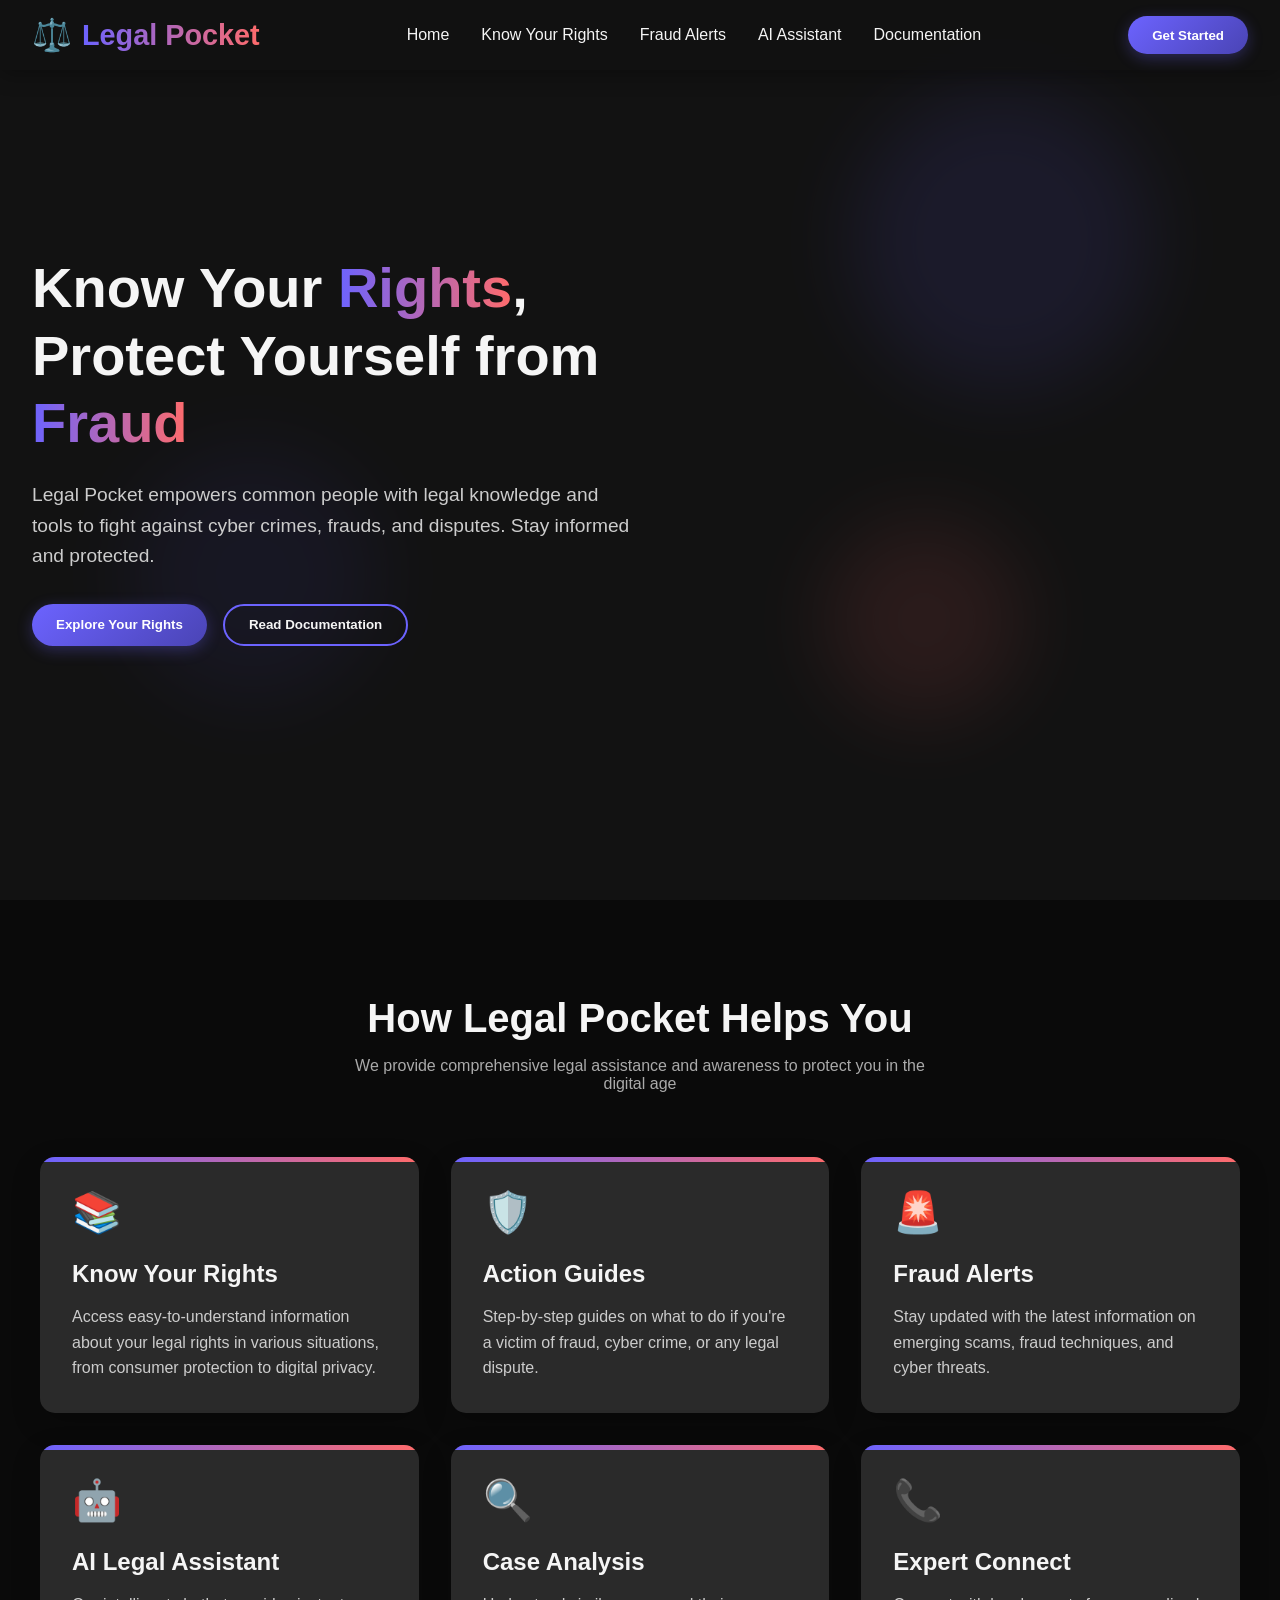
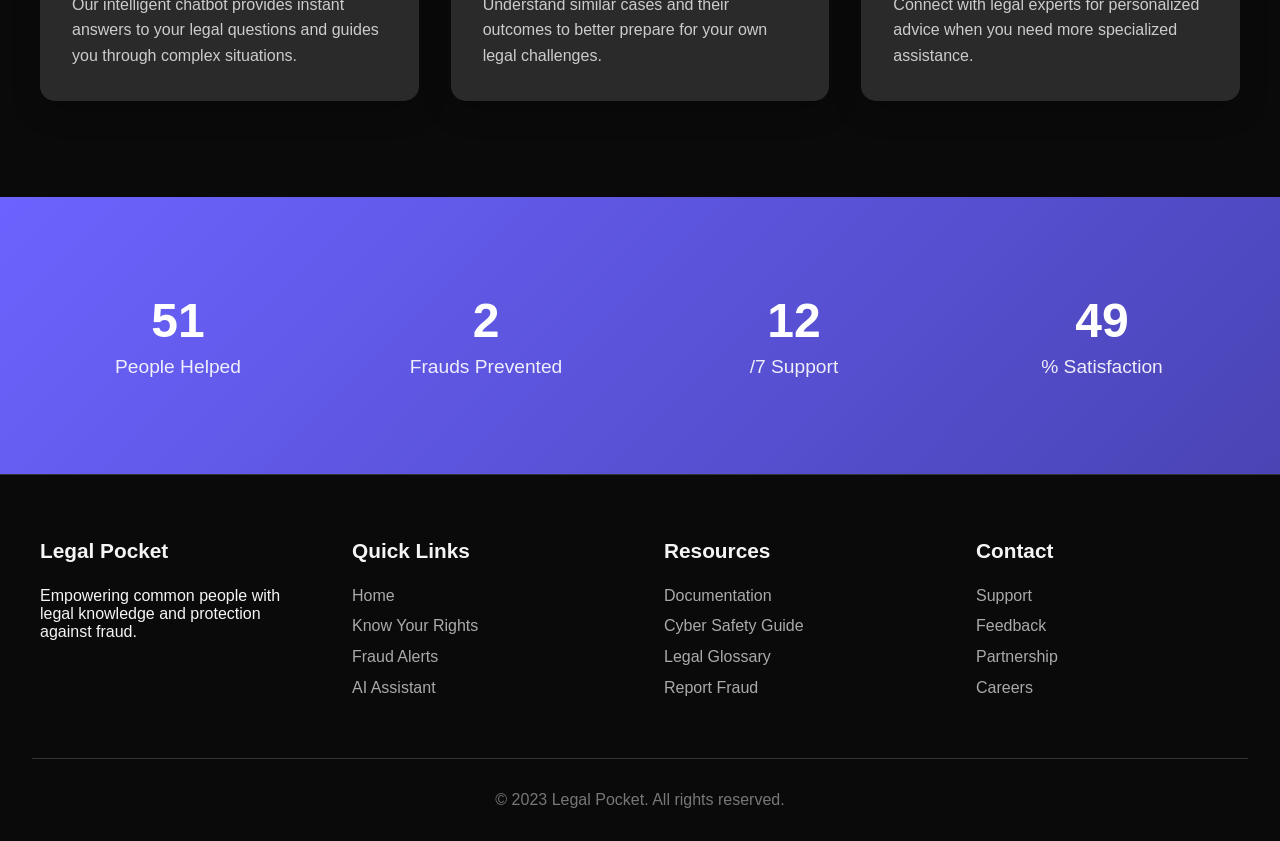
==== index.html @ 3db66770 "Initial commit" ====
<!DOCTYPE html>
<html lang="en">
<head>
    <meta charset="UTF-8">
    <meta name="viewport" content="width=device-width, initial-scale=1.0">
    <title>Legal Pocket - Know Your Rights</title>
    <link rel="stylesheet" href="styles.css">
</head>
<body>
    <!-- Header -->
    <header>
        <nav class="navbar">
            <div class="logo">
                <div class="logo-icon">⚖️</div>
                <h1>Legal Pocket</h1>
            </div>
            <div class="nav-links">
                <a href="index.html">Home</a>
                <a href="rights.html">Know Your Rights</a>
                <a href="fraudalert.html">Fraud Alerts</a>
                <a href="chatbot.html">AI Assistant</a>
                <a href="documentation.html">Documentation</a>
            </div>
            <button class="cta-button" onclick="window.location.href='login.html'">Get Started</button>
        </nav>
    </header>

    <!-- Hero Section -->
    <section class="hero" id="home">
        <div class="hero-content">
            <h1>Know Your <span>Rights</span>, Protect Yourself from <span>Fraud</span></h1>
            <p>Legal Pocket empowers common people with legal knowledge and tools to fight against cyber crimes, frauds, and disputes. Stay informed and protected.</p>
            <div class="hero-buttons">
                <button class="cta-button" onclick="window.location.href='login.html'">Explore Your Rights</button>
                <button class="secondary-button" onclick="window.location.href='documentation.html'">Read Documentation</button>
            </div>
        </div>
        <div class="floating-shapes">
            <div class="shape shape-1"></div>
            <div class="shape shape-2"></div>
            <div class="shape shape-3"></div>
        </div>
    </section>

    <!-- Features Section -->
    <section class="features" id="features">
        <div class="section-title">
            <h2>How Legal Pocket Helps You</h2>
            <p>We provide comprehensive legal assistance and awareness to protect you in the digital age</p>
        </div>
        <div class="features-grid">
            <div class="feature-card" onclick="window.location.href='rights.html'">
                <div class="feature-icon">📚</div>
                <h3>Know Your Rights</h3>
                <p>Access easy-to-understand information about your legal rights in various situations, from consumer protection to digital privacy.</p>
            </div>
            <div class="feature-card" onclick="window.location.href='fraud-alerts.html'">
                <div class="feature-icon">🛡️</div>
                <h3>Action Guides</h3>
                <p>Step-by-step guides on what to do if you're a victim of fraud, cyber crime, or any legal dispute.</p>
            </div>
            <div class="feature-card" onclick="window.location.href='fraud-alerts.html'">
                <div class="feature-icon">🚨</div>
                <h3>Fraud Alerts</h3>
                <p>Stay updated with the latest information on emerging scams, fraud techniques, and cyber threats.</p>
            </div>
            <div class="feature-card" onclick="window.location.href='chatbot.html'">
                <div class="feature-icon">🤖</div>
                <h3>AI Legal Assistant</h3>
                <p>Our intelligent chatbot provides instant answers to your legal questions and guides you through complex situations.</p>
            </div>
            <div class="feature-card" onclick="window.location.href='documentation.html'">
                <div class="feature-icon">🔍</div>
                <h3>Case Analysis</h3>
                <p>Understand similar cases and their outcomes to better prepare for your own legal challenges.</p>
            </div>
            <div class="feature-card">
                <div class="feature-icon">📞</div>
                <h3>Expert Connect</h3>
                <p>Connect with legal experts for personalized advice when you need more specialized assistance.</p>
            </div>
        </div>
    </section>

    <!-- Stats Section -->
    <section class="stats">
        <div class="stats-container">
            <div class="stat-item">
                <div class="stat-number" data-target="100">0</div>
                <div class="stat-label">People Helped</div>
            </div>
            <div class="stat-item">
                <div class="stat-number" data-target="5">0</div>
                <div class="stat-label">Frauds Prevented</div>
            </div>
            <div class="stat-item">
                <div class="stat-number" data-target="24">0</div>
                <div class="stat-label">/7 Support</div>
            </div>
            <div class="stat-item">
                <div class="stat-number" data-target="98">0</div>
                <div class="stat-label">% Satisfaction</div>
            </div>
        </div>
    </section>

    <!-- Footer -->
    <footer>
        <div class="footer-content">
            <div class="footer-column">
                <h3>Legal Pocket</h3>
                <p>Empowering common people with legal knowledge and protection against fraud.</p>
            </div>
            <div class="footer-column">
                <h3>Quick Links</h3>
                <ul class="footer-links">
                    <li><a href="index.html">Home</a></li>
                    <li><a href="rights.html">Know Your Rights</a></li>
                    <li><a href="fraud-alerts.html">Fraud Alerts</a></li>
                    <li><a href="chatbot.html">AI Assistant</a></li>
                </ul>
            </div>
            <div class="footer-column">
                <h3>Resources</h3>
                <ul class="footer-links">
                    <li><a href="documentation.html">Documentation</a></li>
                    <li><a href="#">Cyber Safety Guide</a></li>
                    <li><a href="#">Legal Glossary</a></li>
                    <li><a href="#">Report Fraud</a></li>
                </ul>
            </div>
            <div class="footer-column">
                <h3>Contact</h3>
                <ul class="footer-links">
                    <li><a href="#">Support</a></li>
                    <li><a href="#">Feedback</a></li>
                    <li><a href="#">Partnership</a></li>
                    <li><a href="#">Careers</a></li>
                </ul>
            </div>
        </div>
        <div class="copyright">
            <p>&copy; 2023 Legal Pocket. All rights reserved.</p>
        </div>
    </footer>

    <script src="script.js"></script>
</body>
</html>
---- styles.css ----
/* CSS Code */
:root {
    --primary: #6c63ff;
    --secondary: #4a44b5;
    --dark: #121212;
    --darker: #0a0a0a;
    --light: #f5f5f5;
    --gray: #2a2a2a;
    --accent: #ff6b6b;
    --success: #4CAF50;
    --warning: #ff9800;
    --critical: #f44336;
}

* {
    margin: 0;
    padding: 0;
    box-sizing: border-box;
    font-family: 'Segoe UI', Tahoma, Geneva, Verdana, sans-serif;
}

body {
    background-color: var(--dark);
    color: var(--light);
    overflow-x: hidden;
}

/* Header & Navigation */
header {
    background-color: rgba(18, 18, 18, 0.9);
    backdrop-filter: blur(10px);
    position: fixed;
    width: 100%;
    z-index: 1000;
    padding: 1rem 2rem;
    box-shadow: 0 4px 20px rgba(0, 0, 0, 0.3);
}

.navbar {
    display: flex;
    justify-content: space-between;
    align-items: center;
}

.logo {
    display: flex;
    align-items: center;
    gap: 10px;
    cursor: pointer;
}

.logo h1 {
    font-size: 1.8rem;
    background: linear-gradient(90deg, var(--primary), var(--accent));
    background-clip: text;
    -webkit-background-clip: text;
    -webkit-text-fill-color: transparent;
    font-weight: 700;
}

.logo-icon {
    font-size: 2rem;
    color: var(--primary);
}

.nav-links {
    display: flex;
    gap: 2rem;
}

.nav-links a {
    color: var(--light);
    text-decoration: none;
    font-weight: 500;
    transition: all 0.3s ease;
    position: relative;
}

.nav-links a:hover, .nav-links a.active {
    color: var(--primary);
}

.nav-links a::after {
    content: '';
    position: absolute;
    width: 0;
    height: 2px;
    bottom: -5px;
    left: 0;
    background-color: var(--primary);
    transition: width 0.3s ease;
}

.nav-links a:hover::after, .nav-links a.active::after {
    width: 100%;
}

.cta-button {
    background: linear-gradient(135deg, var(--primary), var(--secondary));
    color: white;
    border: none;
    padding: 0.7rem 1.5rem;
    border-radius: 30px;
    font-weight: 600;
    cursor: pointer;
    transition: all 0.3s ease;
    box-shadow: 0 4px 15px rgba(108, 99, 255, 0.3);
}

.cta-button:hover {
    transform: translateY(-3px);
    box-shadow: 0 6px 20px rgba(108, 99, 255, 0.4);
}

/* Hero Section */
.hero {
    min-height: 100vh;
    display: flex;
    align-items: center;
    padding: 0 2rem;
    position: relative;
    overflow: hidden;
}

.hero-content {
    max-width: 600px;
    z-index: 2;
}

.hero h1 {
    font-size: 3.5rem;
    margin-bottom: 1.5rem;
    line-height: 1.2;
}
.hero h1 span {
    background: linear-gradient(90deg, var(--primary), var(--accent));
    background-clip: text;
    -webkit-background-clip: text;
    -webkit-text-fill-color: transparent;
}


.hero p {
    font-size: 1.2rem;
    margin-bottom: 2rem;
    color: #cccccc;
    line-height: 1.6;
}

.hero-buttons {
    display: flex;
    gap: 1rem;
}

.secondary-button {
    background: transparent;
    color: var(--light);
    border: 2px solid var(--primary);
    padding: 0.7rem 1.5rem;
    border-radius: 30px;
    font-weight: 600;
    cursor: pointer;
    transition: all 0.3s ease;
}

.secondary-button:hover {
    background: rgba(108, 99, 255, 0.1);
}

/* 3D Elements */
.floating-shapes {
    position: absolute;
    width: 100%;
    height: 100%;
    top: 0;
    left: 0;
    z-index: 1;
}

.shape {
    position: absolute;
    border-radius: 50%;
    opacity: 0.1;
    filter: blur(40px);
}

.shape-1 {
    width: 300px;
    height: 300px;
    background: var(--primary);
    top: 10%;
    right: 10%;
    animation: float 15s infinite ease-in-out;
}

.shape-2 {
    width: 200px;
    height: 200px;
    background: var(--accent);
    bottom: 20%;
    right: 20%;
    animation: float 12s infinite ease-in-out reverse;
}

.shape-3 {
    width: 250px;
    height: 250px;
    background: var(--secondary);
    top: 50%;
    left: 10%;
    animation: float 18s infinite ease-in-out;
}

@keyframes float {
    0%, 100% {
        transform: translateY(0) rotate(0deg);
    }
    50% {
        transform: translateY(-20px) rotate(10deg);
    }
}

/* Features Section */
.features {
    padding: 6rem 2rem;
    background-color: var(--darker);
}

.section-title {
    text-align: center;
    margin-bottom: 4rem;
}

.section-title h2 {
    font-size: 2.5rem;
    margin-bottom: 1rem;
}

.section-title p {
    color: #aaaaaa;
    max-width: 600px;
    margin: 0 auto;
}

.features-grid {
    display: grid;
    grid-template-columns: repeat(auto-fit, minmax(300px, 1fr));
    gap: 2rem;
    max-width: 1200px;
    margin: 0 auto;
}

.feature-card {
    background: var(--gray);
    border-radius: 15px;
    padding: 2rem;
    transition: all 0.3s ease;
    position: relative;
    overflow: hidden;
    box-shadow: 0 10px 30px rgba(0, 0, 0, 0.2);
    cursor: pointer;
}

.feature-card:hover {
    transform: translateY(-10px);
    box-shadow: 0 15px 40px rgba(0, 0, 0, 0.3);
}

.feature-card::before {
    content: '';
    position: absolute;
    top: 0;
    left: 0;
    width: 100%;
    height: 5px;
    background: linear-gradient(90deg, var(--primary), var(--accent));
}

.feature-icon {
    font-size: 2.5rem;
    margin-bottom: 1.5rem;
    color: var(--primary);
}

.feature-card h3 {
    font-size: 1.5rem;
    margin-bottom: 1rem;
}

.feature-card p {
    color: #cccccc;
    line-height: 1.6;
}

/* Stats Section */
.stats {
    padding: 4rem 2rem;
    background: linear-gradient(135deg, var(--primary), var(--secondary));
}

.stats-container {
    display: grid;
    grid-template-columns: repeat(auto-fit, minmax(200px, 1fr));
    gap: 2rem;
    max-width: 1200px;
    margin: 0 auto;
    text-align: center;
}

.stat-item {
    padding: 2rem;
}

.stat-number {
    font-size: 3rem;
    font-weight: 700;
    margin-bottom: 0.5rem;
    color: white;
}

.stat-label {
    font-size: 1.2rem;
    color: rgba(255, 255, 255, 0.9);
}

/* Login Page Styles */
.login-page {
    background: linear-gradient(135deg, var(--dark), var(--darker));
}

.login-section {
    min-height: 100vh;
    display: flex;
    align-items: center;
    justify-content: center;
    padding: 2rem;
}

.login-container {
    display: grid;
    grid-template-columns: 1fr 1fr;
    gap: 4rem;
    max-width: 1200px;
    width: 100%;
    align-items: center;
}

.login-card {
    background: var(--gray);
    padding: 3rem;
    border-radius: 20px;
    box-shadow: 0 20px 60px rgba(0, 0, 0, 0.3);
}

.login-header {
    text-align: center;
    margin-bottom: 2rem;
}

.login-header h2 {
    font-size: 2.5rem;
    margin-bottom: 0.5rem;
}

.login-header p {
    color: #aaaaaa;
}

.form-group {
    margin-bottom: 1.5rem;
}

.form-group label {
    display: block;
    margin-bottom: 0.5rem;
    font-weight: 500;
}

.form-group input {
    width: 100%;
    padding: 1rem;
    border: 2px solid #444;
    border-radius: 10px;
    background: var(--dark);
    color: var(--light);
    font-size: 1rem;
    transition: all 0.3s ease;
}

.form-group input:focus {
    outline: none;
    border-color: var(--primary);
    box-shadow: 0 0 0 3px rgba(108, 99, 255, 0.1);
}

.form-options {
    display: flex;
    justify-content: space-between;
    align-items: center;
    margin-bottom: 2rem;
}

.checkbox {
    display: flex;
    align-items: center;
    gap: 0.5rem;
    cursor: pointer;
}

.forgot-password {
    color: var(--primary);
    text-decoration: none;
}

.forgot-password:hover {
    text-decoration: underline;
}

.login-btn {
    width: 100%;
    padding: 1rem;
    background: linear-gradient(135deg, var(--primary), var(--secondary));
    color: white;
    border: none;
    border-radius: 10px;
    font-size: 1.1rem;
    font-weight: 600;
    cursor: pointer;
    transition: all 0.3s ease;
}

.login-btn:hover {
    transform: translateY(-2px);
    box-shadow: 0 10px 30px rgba(108, 99, 255, 0.3);
}

.login-footer {
    text-align: center;
    margin-top: 2rem;
}

.signup-link {
    color: var(--primary);
    text-decoration: none;
    font-weight: 600;
}

.signup-link:hover {
    text-decoration: underline;
}

.login-features {
    padding: 2rem;
}

.login-features h3 {
    font-size: 2rem;
    margin-bottom: 2rem;
}

.feature-list {
    display: flex;
    flex-direction: column;
    gap: 1.5rem;
}

.feature-item {
    display: flex;
    align-items: center;
    gap: 1rem;
    padding: 1rem;
    background: rgba(255, 255, 255, 0.05);
    border-radius: 10px;
}

.feature-item .feature-icon {
    font-size: 2rem;
    margin: 0;
}

.feature-item h4 {
    margin-bottom: 0.3rem;
}

.feature-item p {
    color: #aaaaaa;
    margin: 0;
}

/* Chatbot Page Styles */
.chatbot-page {
    padding: 8rem 2rem 4rem;
    min-height: 100vh;
}

.chatbot-container {
    max-width: 1200px;
    margin: 0 auto;
}

.chatbot-header {
    text-align: center;
    margin-bottom: 3rem;
}

.chatbot-header h2 {
    font-size: 3rem;
    margin-bottom: 1rem;
}

.chatbot-header p {
    font-size: 1.2rem;
    color: #aaaaaa;
}

.chatbot-interface {
    background: var(--gray);
    border-radius: 20px;
    padding: 2rem;
    box-shadow: 0 20px 60px rgba(0, 0, 0, 0.3);
    height: 70vh;
    display: flex;
    flex-direction: column;
}

.chat-messages {
    flex: 1;
    overflow-y: auto;
    padding: 1rem;
    margin-bottom: 1rem;
    background: var(--darker);
    border-radius: 15px;
}

.message {
    display: flex;
    margin-bottom: 1.5rem;
    gap: 1rem;
}

.bot-message {
    align-items: flex-start;
}

.user-message {
    align-items: flex-end;
    flex-direction: row-reverse;
}

.message-avatar {
    width: 40px;
    height: 40px;
    border-radius: 50%;
    display: flex;
    align-items: center;
    justify-content: center;
    font-size: 1.5rem;
    background: var(--primary);
}

.user-message .message-avatar {
    background: var(--accent);
}

.message-content {
    max-width: 70%;
    padding: 1rem;
    border-radius: 15px;
    background: rgba(108, 99, 255, 0.1);
}

.user-message .message-content {
    background: rgba(255, 107, 107, 0.1);
}

.quick-questions {
    margin-bottom: 1rem;
}

.quick-questions h4 {
    margin-bottom: 1rem;
    color: #aaaaaa;
}

.quick-buttons {
    display: flex;
    gap: 1rem;
    flex-wrap: wrap;
}

.quick-btn {
    padding: 0.7rem 1.5rem;
    background: rgba(108, 99, 255, 0.2);
    border: 1px solid var(--primary);
    color: var(--light);
    border-radius: 20px;
    cursor: pointer;
    transition: all 0.3s ease;
}

.quick-btn:hover {
    background: var(--primary);
    transform: translateY(-2px);
}

.chat-input-container {
    display: flex;
    gap: 1rem;
}

.chat-input {
    flex: 1;
    padding: 1rem;
    border: 2px solid #444;
    border-radius: 15px;
    background: var(--darker);
    color: var(--light);
    font-size: 1rem;
}

.chat-input:focus {
    outline: none;
    border-color: var(--primary);
}

.send-btn {
    padding: 1rem 2rem;
    background: var(--primary);
    color: white;
    border: none;
    border-radius: 15px;
    cursor: pointer;
    transition: all 0.3s ease;
}

.send-btn:hover {
    background: var(--secondary);
    transform: translateY(-2px);
}

/* Documentation Page Styles */
.documentation {
    padding: 8rem 2rem 4rem;
    min-height: 100vh;
}

.doc-container {
    max-width: 1200px;
    margin: 0 auto;
}

.doc-header {
    text-align: center;
    margin-bottom: 3rem;
}

.doc-header h2 {
    font-size: 3rem;
    margin-bottom: 1rem;
}

.doc-header p {
    font-size: 1.2rem;
    color: #aaaaaa;
}

.category-filter {
    display: flex;
    gap: 1rem;
    justify-content: center;
    margin-bottom: 3rem;
    flex-wrap: wrap;
}

.filter-btn {
    padding: 0.8rem 1.5rem;
    background: var(--gray);
    border: 2px solid transparent;
    color: var(--light);
    border-radius: 25px;
    cursor: pointer;
    transition: all 0.3s ease;
}

.filter-btn.active, .filter-btn:hover {
    background: var(--primary);
    border-color: var(--primary);
}

.documents-grid {
    display: grid;
    grid-template-columns: repeat(auto-fit, minmax(350px, 1fr));
    gap: 2rem;
    margin-bottom: 3rem;
}

.doc-card {
    background: var(--gray);
    padding: 2rem;
    border-radius: 15px;
    transition: all 0.3s ease;
    border: 2px solid transparent;
}

.doc-card:hover {
    transform: translateY(-5px);
    border-color: var(--primary);
    box-shadow: 0 15px 40px rgba(0, 0, 0, 0.3);
}

.doc-icon {
    font-size: 3rem;
    margin-bottom: 1rem;
}

.doc-card h3 {
    font-size: 1.5rem;
    margin-bottom: 1rem;
}

.doc-card p {
    color: #aaaaaa;
    margin-bottom: 1.5rem;
    line-height: 1.6;
}

.doc-meta {
    display: flex;
    gap: 1rem;
    margin-bottom: 1.5rem;
    font-size: 0.9rem;
    color: #888;
}

.doc-download {
    width: 100%;
    padding: 1rem;
    background: transparent;
    border: 2px solid var(--primary);
    color: var(--primary);
    border-radius: 10px;
    cursor: pointer;
    transition: all 0.3s ease;
    font-weight: 600;
}

.doc-download:hover {
    background: var(--primary);
    color: white;
    transform: translateY(-2px);
}

.pdf-viewer-modal {
    display: none;
    position: fixed;
    top: 0;
    left: 0;
    width: 100%;
    height: 100%;
    background: rgba(0, 0, 0, 0.8);
    z-index: 2000;
}

.pdf-modal-content {
    position: absolute;
    top: 50%;
    left: 50%;
    transform: translate(-50%, -50%);
    width: 90%;
    height: 90%;
    background: var(--darker);
    border-radius: 15px;
    overflow: hidden;
}

.pdf-modal-header {
    display: flex;
    justify-content: space-between;
    align-items: center;
    padding: 1.5rem;
    background: var(--gray);
    border-bottom: 1px solid #444;
}

.close-modal {
    background: none;
    border: none;
    color: var(--light);
    font-size: 2rem;
    cursor: pointer;
    padding: 0;
    width: 40px;
    height: 40px;
    display: flex;
    align-items: center;
    justify-content: center;
}

.pdf-viewer {
    height: calc(100% - 80px);
    padding: 2rem;
    overflow-y: auto;
}

.pdf-placeholder {
    text-align: center;
    padding: 4rem 2rem;
    background: var(--gray);
    border-radius: 10px;
    border: 2px dashed #444;
}

.pdf-placeholder .pdf-icon {
    font-size: 4rem;
    margin-bottom: 1rem;
}

.pdf-note {
    font-size: 0.9rem;
    color: #888;
    margin-top: 1rem;
}

/* Rights Page Styles */
.rights-section {
    padding: 8rem 2rem 4rem;
    min-height: 100vh;
}

.rights-container {
    max-width: 1200px;
    margin: 0 auto;
}

.rights-header {
    text-align: center;
    margin-bottom: 3rem;
}

.rights-header h2 {
    font-size: 3rem;
    margin-bottom: 1rem;
}

.rights-header p {
    font-size: 1.2rem;
    color: #aaaaaa;
}

.rights-categories {
    display: grid;
    grid-template-columns: repeat(auto-fit, minmax(250px, 1fr));
    gap: 2rem;
    margin-bottom: 3rem;
}

.category-card {
    background: var(--gray);
    padding: 2rem;
    border-radius: 15px;
    text-align: center;
    cursor: pointer;
    transition: all 0.3s ease;
    border: 2px solid transparent;
}

.category-card:hover {
    transform: translateY(-5px);
    border-color: var(--primary);
    box-shadow: 0 15px 40px rgba(0, 0, 0, 0.3);
}

.category-card .category-icon {
    font-size: 3rem;
    margin-bottom: 1rem;
}

.category-card h3 {
    font-size: 1.5rem;
    margin-bottom: 0.5rem;
}

.category-card p {
    color: #aaaaaa;
}

.rights-content {
    background: var(--gray);
    padding: 3rem;
    border-radius: 15px;
    min-height: 400px;
}

.default-content {
    text-align: center;
    padding: 4rem 2rem;
}

.default-content h3 {
    font-size: 2rem;
    margin-bottom: 1rem;
    color: #aaaaaa;
}

.rights-category {
    display: none;
}

.rights-category.active {
    display: block;
}

.rights-list {
    display: grid;
    gap: 1.5rem;
}

.right-item {
    padding: 1.5rem;
    background: var(--darker);
    border-radius: 10px;
    border-left: 4px solid var(--primary);
}

.right-item h4 {
    font-size: 1.3rem;
    margin-bottom: 0.5rem;
    color: var(--primary);
}

.right-item p {
    color: #cccccc;
    line-height: 1.6;
}

/* Fraud Alerts Page Styles */
.fraud-alerts {
    padding: 8rem 2rem 4rem;
    min-height: 100vh;
}

.alerts-container {
    max-width: 1200px;
    margin: 0 auto;
}

.alerts-header {
    text-align: center;
    margin-bottom: 3rem;
}

.alerts-header h2 {
    font-size: 3rem;
    margin-bottom: 1rem;
}

.alerts-header p {
    font-size: 1.2rem;
    color: #aaaaaa;
}

.alerts-grid {
    display: grid;
    grid-template-columns: repeat(auto-fit, minmax(300px, 1fr));
    gap: 2rem;
    margin-bottom: 4rem;
}

.alert-card {
    background: var(--gray);
    padding: 2rem;
    border-radius: 15px;
    position: relative;
    transition: all 0.3s ease;
    border: 2px solid transparent;
}

.alert-card:hover {
    transform: translateY(-5px);
    box-shadow: 0 15px 40px rgba(0, 0, 0, 0.3);
}

.alert-card.critical {
    border-color: var(--critical);
}

.alert-card.high {
    border-color: var(--warning);
}

.alert-card.medium {
    border-color: var(--primary);
}

.alert-badge {
    position: absolute;
    top: -10px;
    right: 20px;
    padding: 0.5rem 1rem;
    border-radius: 20px;
    font-size: 0.8rem;
    font-weight: 600;
    text-transform: uppercase;
}

.critical .alert-badge {
    background: var(--critical);
    color: white;
}

.high .alert-badge {
    background: var(--warning);
    color: black;
}

.medium .alert-badge {
    background: var(--primary);
    color: white;
}

.alert-icon {
    font-size: 3rem;
    margin-bottom: 1rem;
}

.alert-card h3 {
    font-size: 1.5rem;
    margin-bottom: 1rem;
}

.alert-card p {
    color: #aaaaaa;
    margin-bottom: 1.5rem;
    line-height: 1.6;
}

.alert-details {
    display: flex;
    justify-content: space-between;
    margin-bottom: 1.5rem;
    font-size: 0.9rem;
    color: #888;
}

.alert-action {
    width: 100%;
    padding: 1rem;
    background: transparent;
    border: 2px solid var(--primary);
    color: var(--primary);
    border-radius: 10px;
    cursor: pointer;
    transition: all 0.3s ease;
    font-weight: 600;
}

.alert-action:hover {
    background: var(--primary);
    color: white;
}

.prevention-tips {
    background: var(--gray);
    padding: 3rem;
    border-radius: 15px;
}

.prevention-tips h3 {
    font-size: 2rem;
    margin-bottom: 2rem;
    text-align: center;
}

.tips-grid {
    display: grid;
    grid-template-columns: repeat(auto-fit, minmax(250px, 1fr));
    gap: 2rem;
}

.tip-card {
    text-align: center;
    padding: 2rem;
    background: var(--darker);
    border-radius: 10px;
    transition: all 0.3s ease;
}

.tip-card:hover {
    transform: translateY(-5px);
    box-shadow: 0 10px 30px rgba(0, 0, 0, 0.3);
}

.tip-icon {
    font-size: 3rem;
    margin-bottom: 1rem;
}

.tip-card h4 {
    font-size: 1.3rem;
    margin-bottom: 1rem;
}

.tip-card p {
    color: #aaaaaa;
    line-height: 1.6;
}

.alert-modal {
    display: none;
    position: fixed;
    top: 0;
    left: 0;
    width: 100%;
    height: 100%;
    background: rgba(0, 0, 0, 0.8);
    z-index: 2000;
}

.modal-content {
    position: absolute;
    top: 50%;
    left: 50%;
    transform: translate(-50%, -50%);
    width: 90%;
    max-width: 600px;
    background: var(--darker);
    border-radius: 15px;
    overflow: hidden;
}

.modal-header {
    display: flex;
    justify-content: space-between;
    align-items: center;
    padding: 1.5rem;
    background: var(--gray);
    border-bottom: 1px solid #444;
}

.modal-body {
    padding: 2rem;
    max-height: 60vh;
    overflow-y: auto;
}

/* Footer */
footer {
    background-color: var(--darker);
    padding: 4rem 2rem 2rem;
    border-top: 1px solid #333333;
}

.footer-content {
    max-width: 1200px;
    margin: 0 auto;
    display: grid;
    grid-template-columns: repeat(auto-fit, minmax(200px, 1fr));
    gap: 3rem;
    margin-bottom: 3rem;
}

.footer-column h3 {
    font-size: 1.3rem;
    margin-bottom: 1.5rem;
    color: var(--light);
}

.footer-links {
    list-style: none;
}

.footer-links li {
    margin-bottom: 0.8rem;
}

.footer-links a {
    color: #aaaaaa;
    text-decoration: none;
    transition: all 0.3s ease;
}

.footer-links a:hover {
    color: var(--primary);
}

.copyright {
    text-align: center;
    padding-top: 2rem;
    border-top: 1px solid #333333;
    color: #777777;
}

/* Utility Classes */
.hidden {
    display: none !important;
}

/* Ripple effect for buttons */
.ripple {
    position: absolute;
    border-radius: 50%;
    background-color: rgba(255, 255, 255, 0.7);
    transform: scale(0);
    animation: ripple-animation 0.6s linear;
}

@keyframes ripple-animation {
    to {
        transform: scale(4);
        opacity: 0;
    }
}

/* Responsive Design */
@media (max-width: 968px) {
    .login-container {
        grid-template-columns: 1fr;
        gap: 2rem;
    }
    
    .nav-links {
        display: none;
    }
    
    .hero h1 {
        font-size: 2.8rem;
    }
    
    .chatbot-interface {
        height: 60vh;
    }
}

@media (max-width: 768px) {
    .hero h1 {
        font-size: 2.2rem;
    }
    
    .hero-buttons {
        flex-direction: column;
    }
    
    .features-grid {
        grid-template-columns: 1fr;
    }
    
    .stats-container {
        grid-template-columns: repeat(2, 1fr);
    }
    
    .category-filter {
        flex-direction: column;
        align-items: center;
    }
    
    .filter-btn {
        width: 200px;
    }
    
    .documents-grid {
        grid-template-columns: 1fr;
    }
    
    .rights-categories {
        grid-template-columns: 1fr;
    }
    
    .alerts-grid {
        grid-template-columns: 1fr;
    }
    
    .tips-grid {
        grid-template-columns: 1fr;
    }
    
    .chat-input-container {
        flex-direction: column;
    }
    
    .quick-buttons {
        justify-content: center;
    }
}
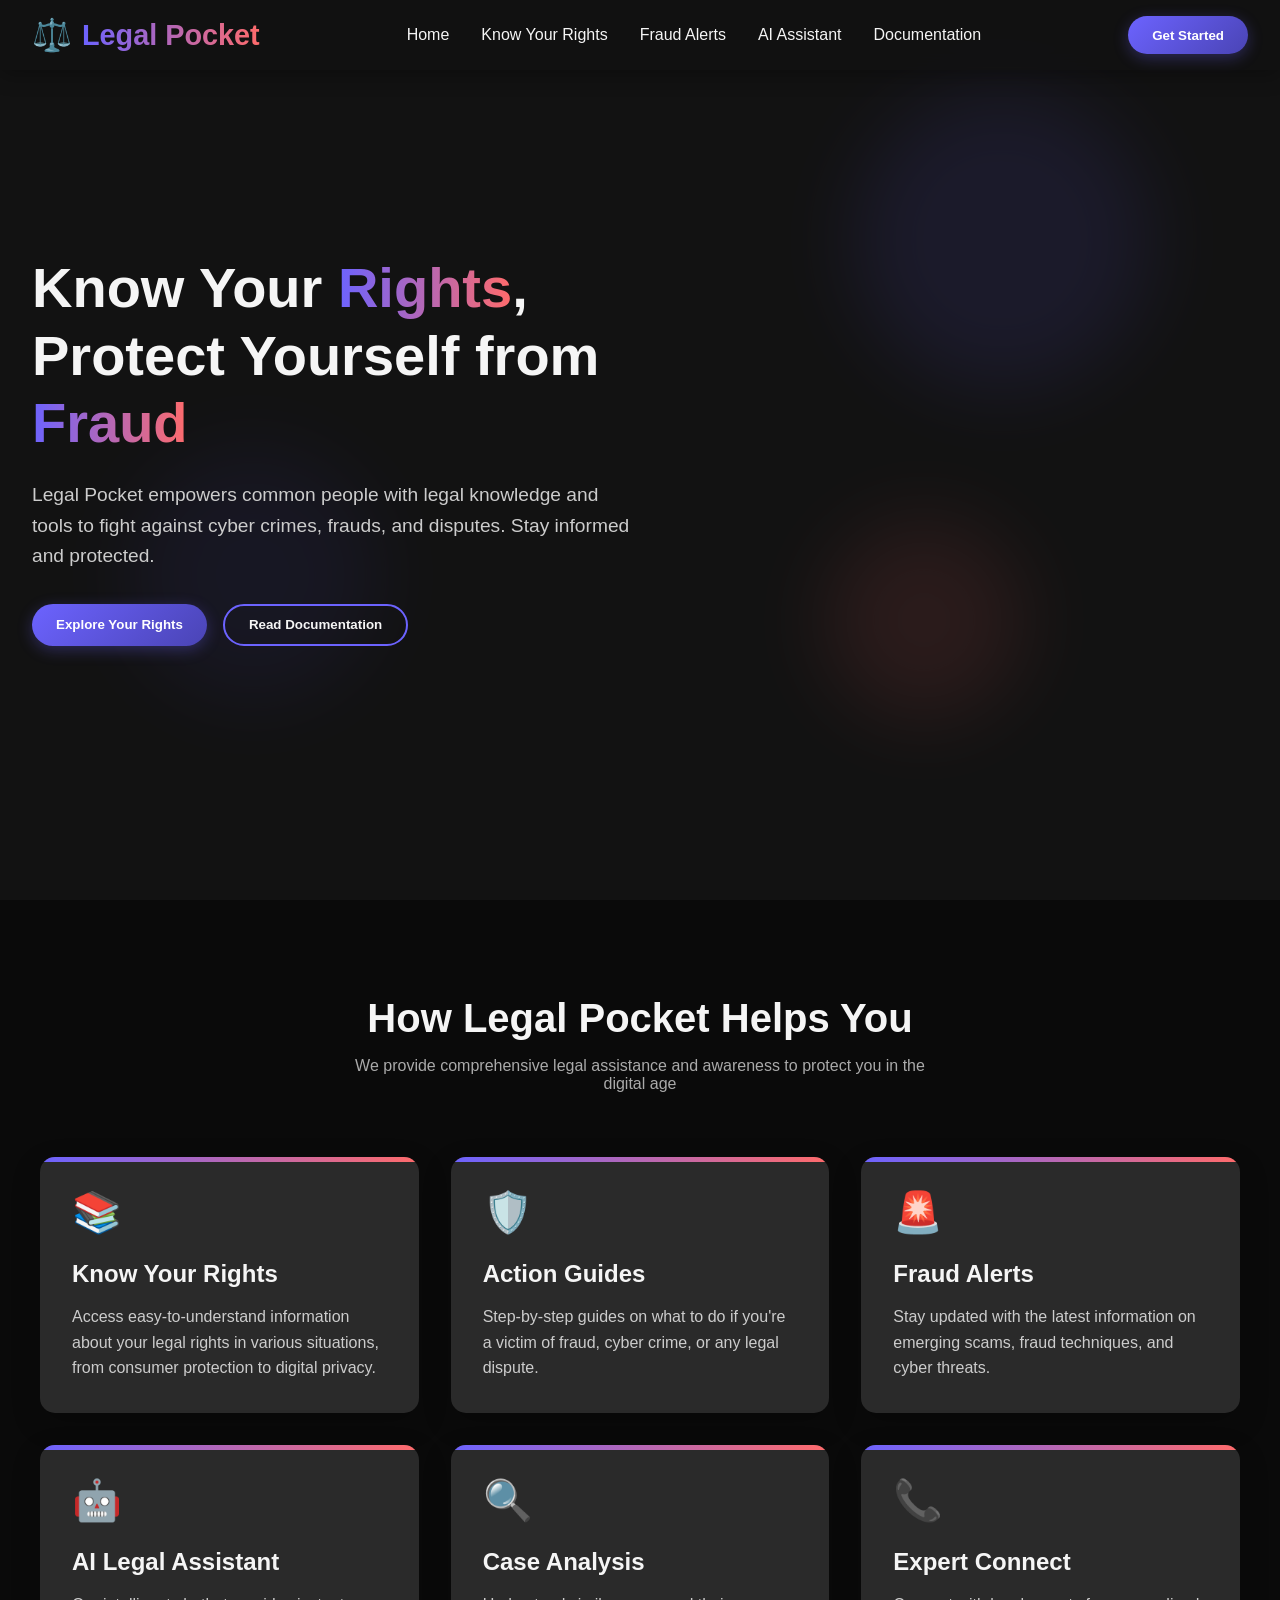
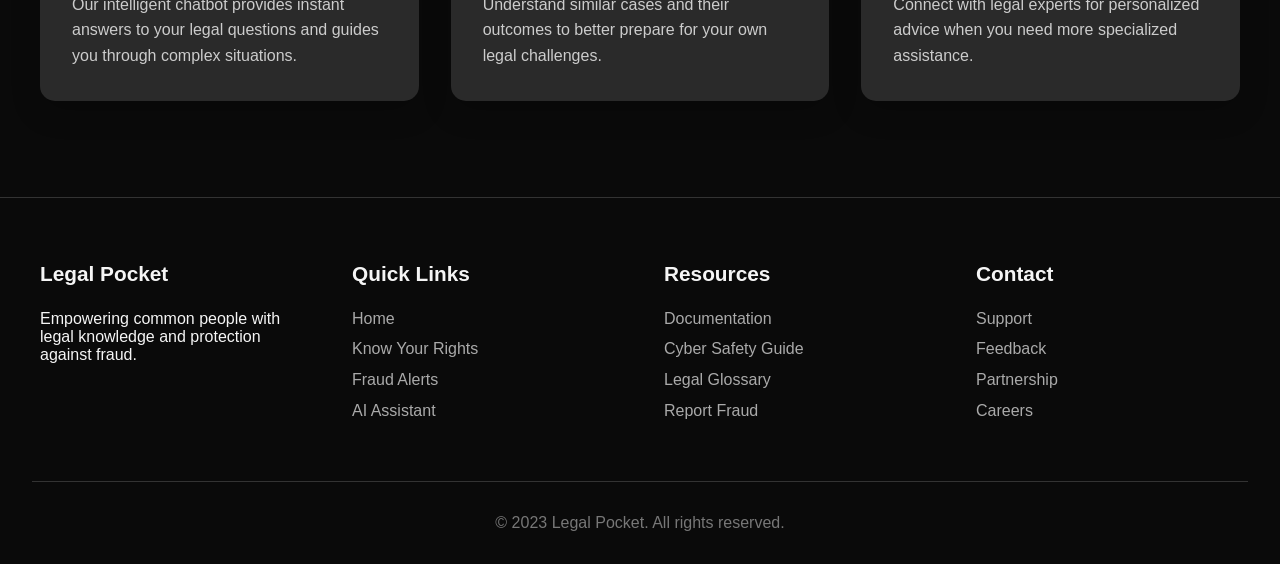
==== commit 7834d533: "Update index.html" ====
--- a/index.html
+++ b/index.html
@@ -83,7 +83,7 @@
     </section>
 
     <!-- Stats Section -->
-    <section class="stats">
+  <!-- <section class="stats">
         <div class="stats-container">
             <div class="stat-item">
                 <div class="stat-number" data-target="100">0</div>
@@ -102,7 +102,7 @@
                 <div class="stat-label">% Satisfaction</div>
             </div>
         </div>
-    </section>
+    </section>-->
 
     <!-- Footer -->
     <footer>
@@ -116,7 +116,7 @@
                 <ul class="footer-links">
                     <li><a href="index.html">Home</a></li>
                     <li><a href="rights.html">Know Your Rights</a></li>
-                    <li><a href="fraud-alerts.html">Fraud Alerts</a></li>
+                    <li><a href="fraudalert.html">Fraud Alerts</a></li>
                     <li><a href="chatbot.html">AI Assistant</a></li>
                 </ul>
             </div>
@@ -146,4 +146,4 @@
 
     <script src="script.js"></script>
 </body>
-</html>+</html>
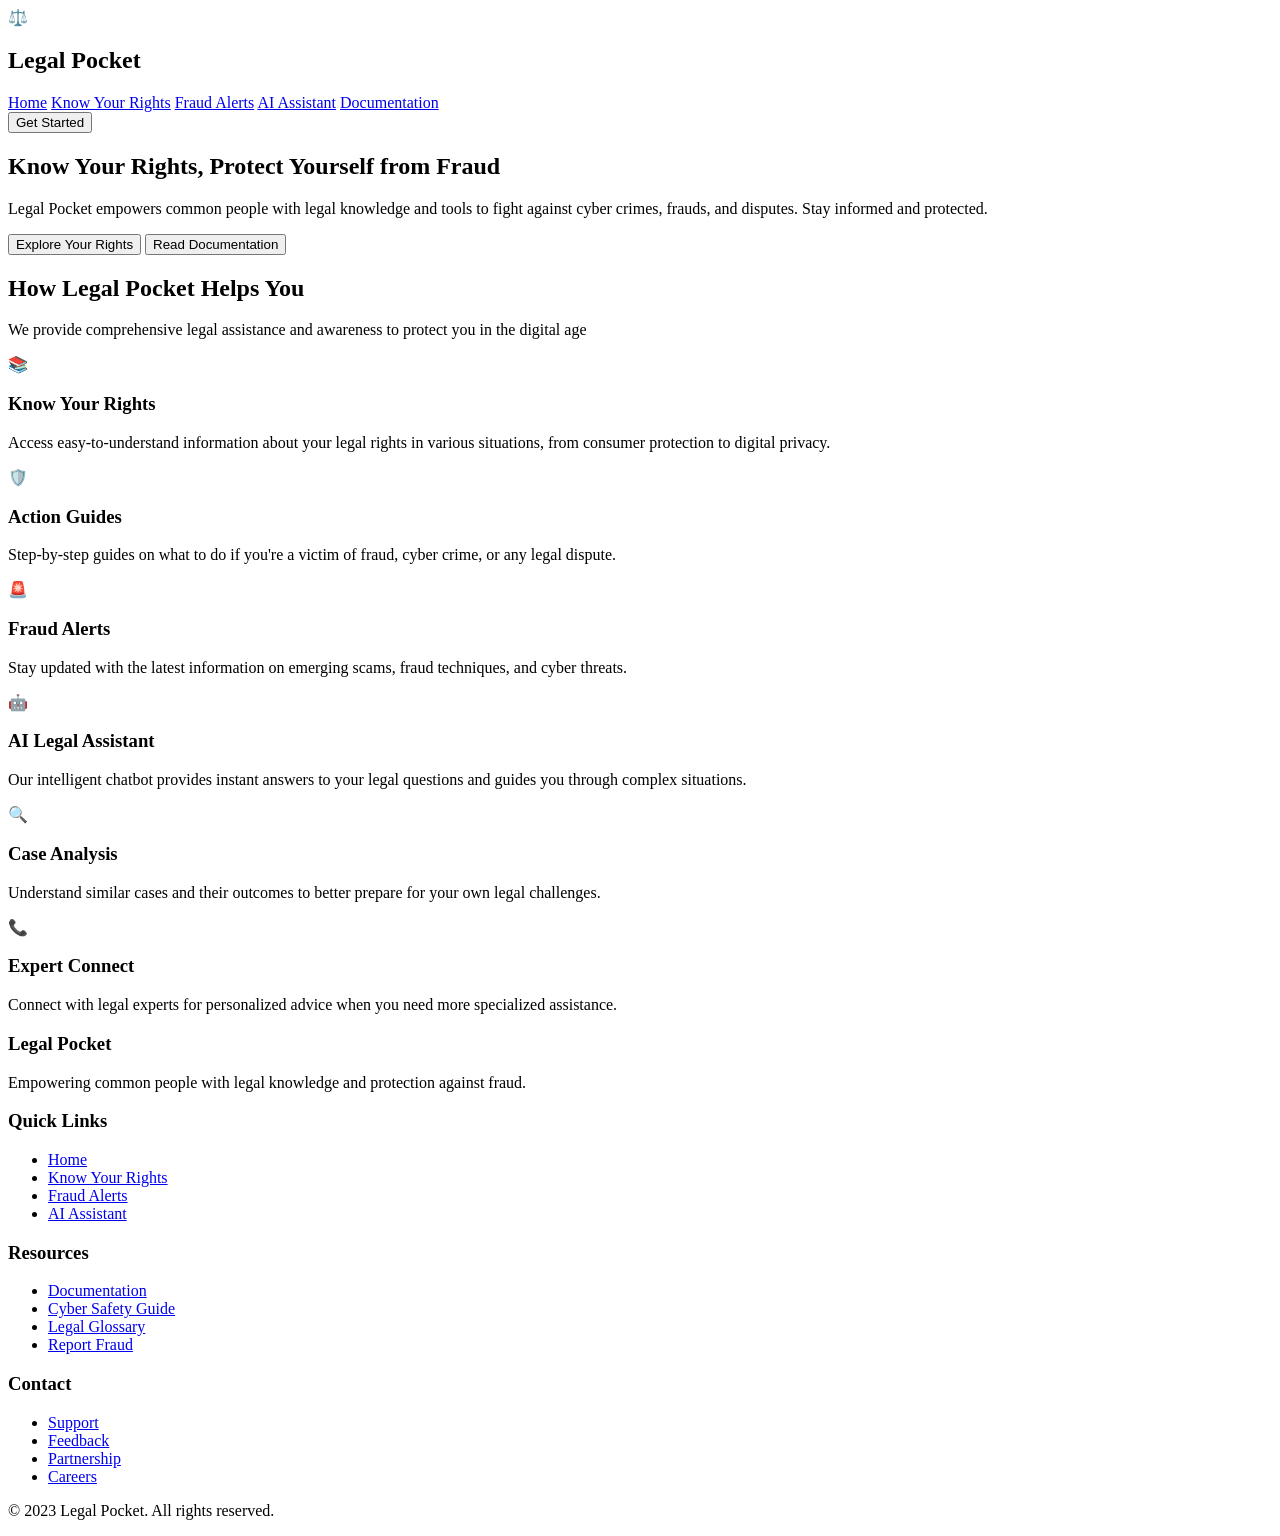
==== commit 215032f8: "Update index.html" ====
--- a/index.html
+++ b/index.html
@@ -4,7 +4,7 @@
     <meta charset="UTF-8">
     <meta name="viewport" content="width=device-width, initial-scale=1.0">
     <title>Legal Pocket - Know Your Rights</title>
-    <link rel="stylesheet" href="styles.css">
+    <link rel="stylesheet" href="styles1.css">
 </head>
 <body>
     <!-- Header -->
@@ -15,7 +15,7 @@
                 <h1>Legal Pocket</h1>
             </div>
             <div class="nav-links">
-                <a href="index.html">Home</a>
+                <a href="index1.html">Home</a>
                 <a href="rights.html">Know Your Rights</a>
                 <a href="fraudalert.html">Fraud Alerts</a>
                 <a href="chatbot.html">AI Assistant</a>
@@ -82,8 +82,8 @@
         </div>
     </section>
 
-    <!-- Stats Section -->
-  <!-- <section class="stats">
+   <!-- Stats Section -->
+    <!--<section class="stats">
         <div class="stats-container">
             <div class="stat-item">
                 <div class="stat-number" data-target="100">0</div>
@@ -114,7 +114,7 @@
             <div class="footer-column">
                 <h3>Quick Links</h3>
                 <ul class="footer-links">
-                    <li><a href="index.html">Home</a></li>
+                    <li><a href="index1.html">Home</a></li>
                     <li><a href="rights.html">Know Your Rights</a></li>
                     <li><a href="fraudalert.html">Fraud Alerts</a></li>
                     <li><a href="chatbot.html">AI Assistant</a></li>
@@ -144,6 +144,6 @@
         </div>
     </footer>
 
-    <script src="script.js"></script>
+    <script src="script1.js"></script>
 </body>
 </html>
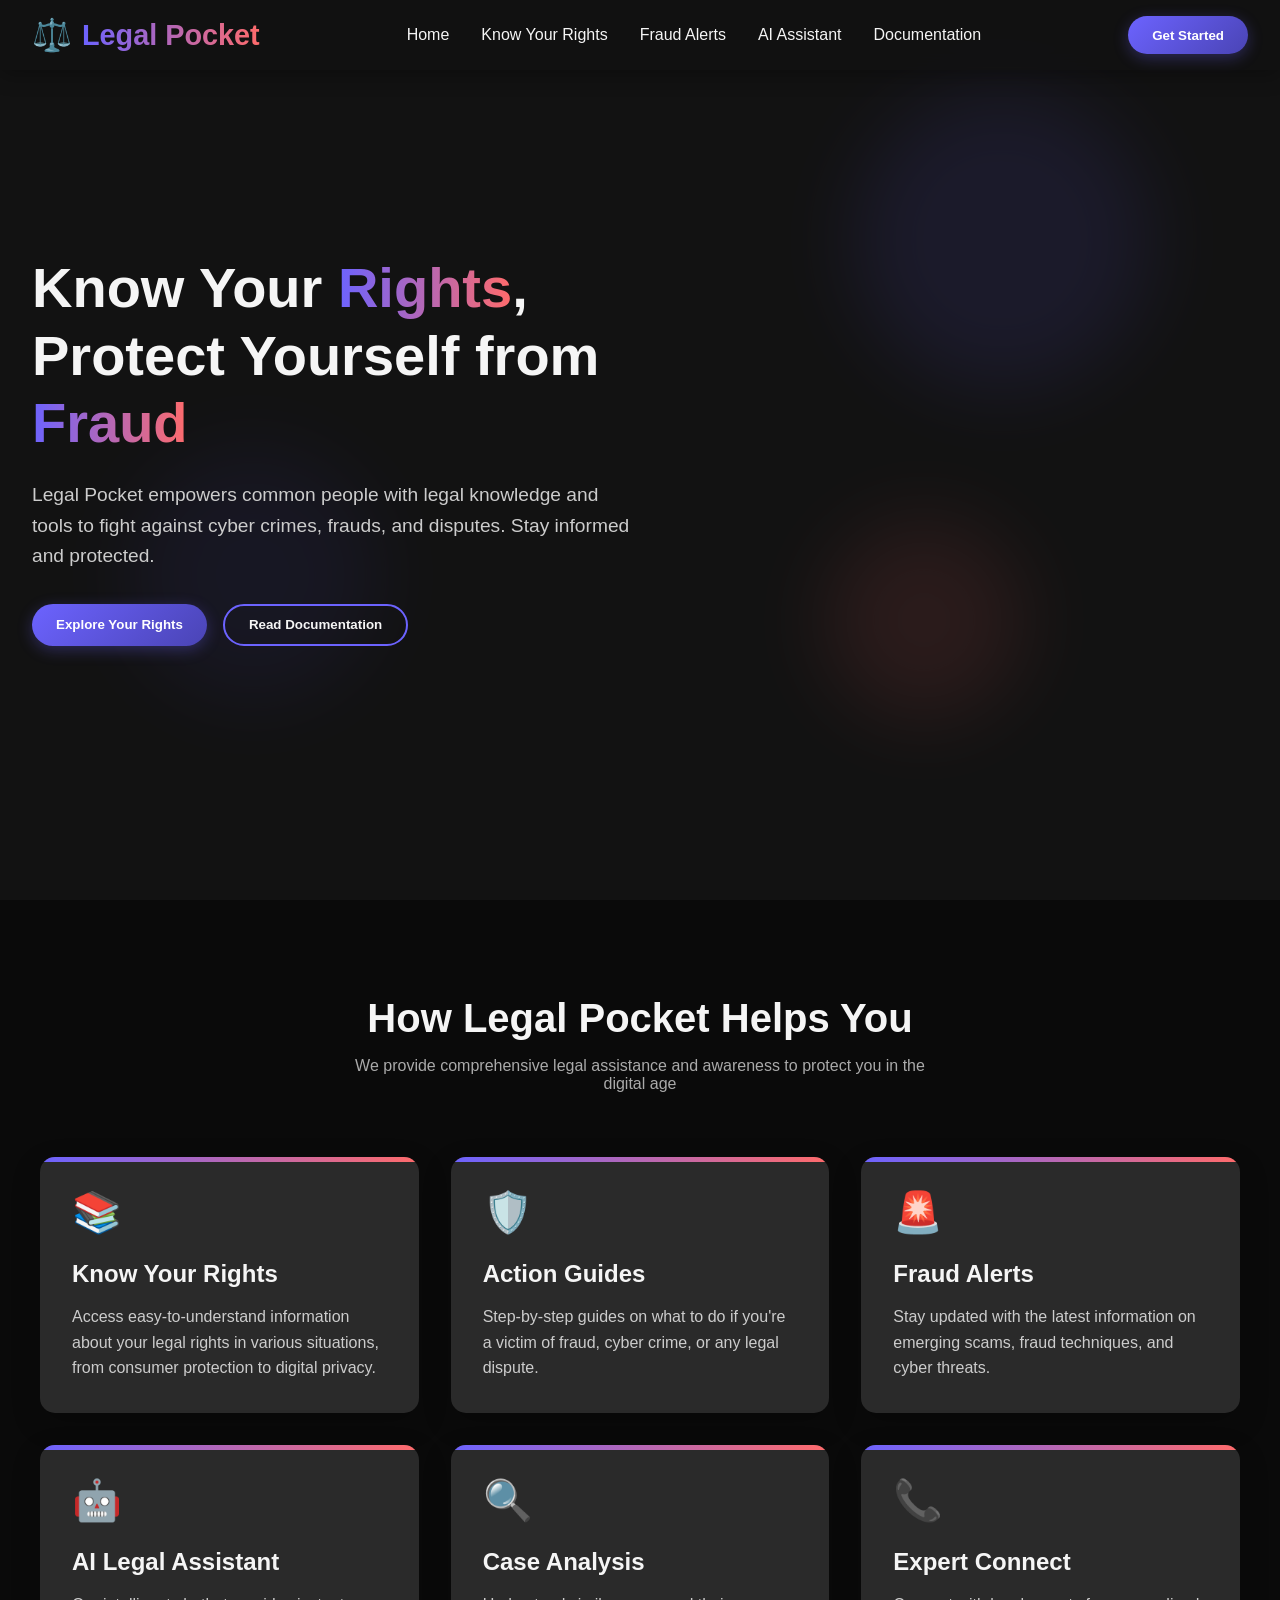
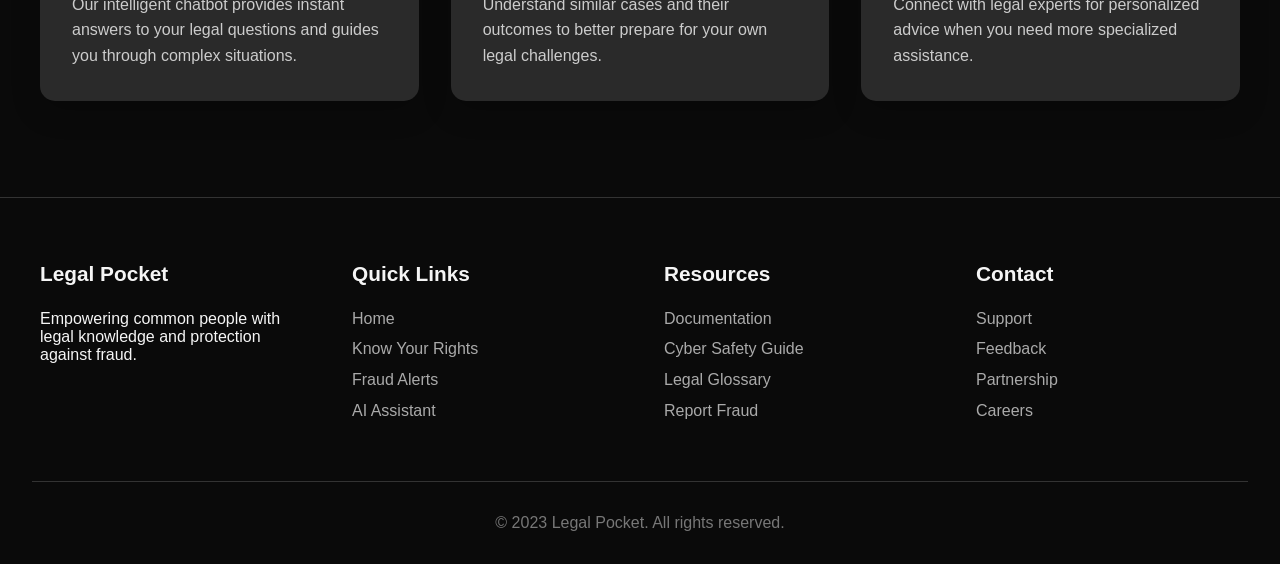
==== commit 255a12df: "Update index.html" ====
--- a/index.html
+++ b/index.html
@@ -4,7 +4,7 @@
     <meta charset="UTF-8">
     <meta name="viewport" content="width=device-width, initial-scale=1.0">
     <title>Legal Pocket - Know Your Rights</title>
-    <link rel="stylesheet" href="styles1.css">
+    <link rel="stylesheet" href="styles.css">
 </head>
 <body>
     <!-- Header -->
@@ -15,7 +15,7 @@
                 <h1>Legal Pocket</h1>
             </div>
             <div class="nav-links">
-                <a href="index1.html">Home</a>
+                <a href="index.html">Home</a>
                 <a href="rights.html">Know Your Rights</a>
                 <a href="fraudalert.html">Fraud Alerts</a>
                 <a href="chatbot.html">AI Assistant</a>
@@ -54,7 +54,7 @@
                 <h3>Know Your Rights</h3>
                 <p>Access easy-to-understand information about your legal rights in various situations, from consumer protection to digital privacy.</p>
             </div>
-            <div class="feature-card" onclick="window.location.href='fraud-alerts.html'">
+            <div class="feature-card" onclick="window.location.href='fraudalert.html'">
                 <div class="feature-icon">🛡️</div>
                 <h3>Action Guides</h3>
                 <p>Step-by-step guides on what to do if you're a victim of fraud, cyber crime, or any legal dispute.</p>
@@ -114,7 +114,7 @@
             <div class="footer-column">
                 <h3>Quick Links</h3>
                 <ul class="footer-links">
-                    <li><a href="index1.html">Home</a></li>
+                    <li><a href="index.html">Home</a></li>
                     <li><a href="rights.html">Know Your Rights</a></li>
                     <li><a href="fraudalert.html">Fraud Alerts</a></li>
                     <li><a href="chatbot.html">AI Assistant</a></li>
@@ -144,6 +144,6 @@
         </div>
     </footer>
 
-    <script src="script1.js"></script>
+    <script src="script.js"></script>
 </body>
 </html>
--- a/styles.css
+++ b/styles.css
@@ -0,0 +1,1515 @@
+/* CSS Code */
+:root {
+    --primary: #6c63ff;
+    --secondary: #4a44b5;
+    --dark: #121212;
+    --darker: #0a0a0a;
+    --light: #f5f5f5;
+    --gray: #2a2a2a;
+    --accent: #ff6b6b;
+    --success: #4CAF50;
+    --warning: #ff9800;
+    --critical: #f44336;
+}
+
+* {
+    margin: 0;
+    padding: 0;
+    box-sizing: border-box;
+    font-family: 'Segoe UI', Tahoma, Geneva, Verdana, sans-serif;
+}
+
+body {
+    background-color: var(--dark);
+    color: var(--light);
+    overflow-x: hidden;
+}
+
+/* Header & Navigation */
+header {
+    background-color: rgba(18, 18, 18, 0.9);
+    backdrop-filter: blur(10px);
+    position: fixed;
+    width: 100%;
+    z-index: 1000;
+    padding: 1rem 2rem;
+    box-shadow: 0 4px 20px rgba(0, 0, 0, 0.3);
+}
+
+.navbar {
+    display: flex;
+    justify-content: space-between;
+    align-items: center;
+}
+
+.logo {
+    display: flex;
+    align-items: center;
+    gap: 10px;
+    cursor: pointer;
+}
+
+.logo h1 {
+    font-size: 1.8rem;
+    background: linear-gradient(90deg, var(--primary), var(--accent));
+    -webkit-background-clip: text;
+    -webkit-text-fill-color: transparent;
+    font-weight: 700;
+}
+
+.logo-icon {
+    font-size: 2rem;
+    color: var(--primary);
+}
+
+.nav-links {
+    display: flex;
+    gap: 2rem;
+}
+
+.nav-links a {
+    color: var(--light);
+    text-decoration: none;
+    font-weight: 500;
+    transition: all 0.3s ease;
+    position: relative;
+}
+
+.nav-links a:hover, .nav-links a.active {
+    color: var(--primary);
+}
+
+.nav-links a::after {
+    content: '';
+    position: absolute;
+    width: 0;
+    height: 2px;
+    bottom: -5px;
+    left: 0;
+    background-color: var(--primary);
+    transition: width 0.3s ease;
+}
+
+.nav-links a:hover::after, .nav-links a.active::after {
+    width: 100%;
+}
+
+.cta-button {
+    background: linear-gradient(135deg, var(--primary), var(--secondary));
+    color: white;
+    border: none;
+    padding: 0.7rem 1.5rem;
+    border-radius: 30px;
+    font-weight: 600;
+    cursor: pointer;
+    transition: all 0.3s ease;
+    box-shadow: 0 4px 15px rgba(108, 99, 255, 0.3);
+}
+
+.cta-button:hover {
+    transform: translateY(-3px);
+    box-shadow: 0 6px 20px rgba(108, 99, 255, 0.4);
+}
+
+/* Hero Section */
+.hero {
+    min-height: 100vh;
+    display: flex;
+    align-items: center;
+    padding: 0 2rem;
+    position: relative;
+    overflow: hidden;
+}
+
+.hero-content {
+    max-width: 600px;
+    z-index: 2;
+}
+
+.hero h1 {
+    font-size: 3.5rem;
+    margin-bottom: 1.5rem;
+    line-height: 1.2;
+}
+
+.hero h1 span {
+    background: linear-gradient(90deg, var(--primary), var(--accent));
+    -webkit-background-clip: text;
+    -webkit-text-fill-color: transparent;
+}
+
+.hero p {
+    font-size: 1.2rem;
+    margin-bottom: 2rem;
+    color: #cccccc;
+    line-height: 1.6;
+}
+
+.hero-buttons {
+    display: flex;
+    gap: 1rem;
+}
+
+.secondary-button {
+    background: transparent;
+    color: var(--light);
+    border: 2px solid var(--primary);
+    padding: 0.7rem 1.5rem;
+    border-radius: 30px;
+    font-weight: 600;
+    cursor: pointer;
+    transition: all 0.3s ease;
+}
+
+.secondary-button:hover {
+    background: rgba(108, 99, 255, 0.1);
+}
+
+/* 3D Elements */
+.floating-shapes {
+    position: absolute;
+    width: 100%;
+    height: 100%;
+    top: 0;
+    left: 0;
+    z-index: 1;
+}
+
+.shape {
+    position: absolute;
+    border-radius: 50%;
+    opacity: 0.1;
+    filter: blur(40px);
+}
+
+.shape-1 {
+    width: 300px;
+    height: 300px;
+    background: var(--primary);
+    top: 10%;
+    right: 10%;
+    animation: float 15s infinite ease-in-out;
+}
+
+.shape-2 {
+    width: 200px;
+    height: 200px;
+    background: var(--accent);
+    bottom: 20%;
+    right: 20%;
+    animation: float 12s infinite ease-in-out reverse;
+}
+
+.shape-3 {
+    width: 250px;
+    height: 250px;
+    background: var(--secondary);
+    top: 50%;
+    left: 10%;
+    animation: float 18s infinite ease-in-out;
+}
+
+@keyframes float {
+    0%, 100% {
+        transform: translateY(0) rotate(0deg);
+    }
+    50% {
+        transform: translateY(-20px) rotate(10deg);
+    }
+}
+
+/* Features Section */
+.features {
+    padding: 6rem 2rem;
+    background-color: var(--darker);
+}
+
+.section-title {
+    text-align: center;
+    margin-bottom: 4rem;
+}
+
+.section-title h2 {
+    font-size: 2.5rem;
+    margin-bottom: 1rem;
+}
+
+.section-title p {
+    color: #aaaaaa;
+    max-width: 600px;
+    margin: 0 auto;
+}
+
+.features-grid {
+    display: grid;
+    grid-template-columns: repeat(auto-fit, minmax(300px, 1fr));
+    gap: 2rem;
+    max-width: 1200px;
+    margin: 0 auto;
+}
+
+.feature-card {
+    background: var(--gray);
+    border-radius: 15px;
+    padding: 2rem;
+    transition: all 0.3s ease;
+    position: relative;
+    overflow: hidden;
+    box-shadow: 0 10px 30px rgba(0, 0, 0, 0.2);
+    cursor: pointer;
+}
+
+.feature-card:hover {
+    transform: translateY(-10px);
+    box-shadow: 0 15px 40px rgba(0, 0, 0, 0.3);
+}
+
+.feature-card::before {
+    content: '';
+    position: absolute;
+    top: 0;
+    left: 0;
+    width: 100%;
+    height: 5px;
+    background: linear-gradient(90deg, var(--primary), var(--accent));
+}
+
+.feature-icon {
+    font-size: 2.5rem;
+    margin-bottom: 1.5rem;
+    color: var(--primary);
+}
+
+.feature-card h3 {
+    font-size: 1.5rem;
+    margin-bottom: 1rem;
+}
+
+.feature-card p {
+    color: #cccccc;
+    line-height: 1.6;
+}
+
+/* Stats Section */
+.stats {
+    padding: 4rem 2rem;
+    background: linear-gradient(135deg, var(--primary), var(--secondary));
+}
+
+.stats-container {
+    display: grid;
+    grid-template-columns: repeat(auto-fit, minmax(200px, 1fr));
+    gap: 2rem;
+    max-width: 1200px;
+    margin: 0 auto;
+    text-align: center;
+}
+
+.stat-item {
+    padding: 2rem;
+}
+
+.stat-number {
+    font-size: 3rem;
+    font-weight: 700;
+    margin-bottom: 0.5rem;
+    color: white;
+}
+
+.stat-label {
+    font-size: 1.2rem;
+    color: rgba(255, 255, 255, 0.9);
+}
+
+/* Login Page Styles */
+.login-page {
+    background: linear-gradient(135deg, var(--dark), var(--darker));
+}
+
+.login-section {
+    min-height: 100vh;
+    display: flex;
+    align-items: center;
+    justify-content: center;
+    padding: 2rem;
+}
+
+.login-container {
+    display: grid;
+    grid-template-columns: 1fr 1fr;
+    gap: 4rem;
+    max-width: 1200px;
+    width: 100%;
+    align-items: center;
+}
+
+.login-card {
+    background: var(--gray);
+    padding: 3rem;
+    border-radius: 20px;
+    box-shadow: 0 20px 60px rgba(0, 0, 0, 0.3);
+}
+
+.login-header {
+    text-align: center;
+    margin-bottom: 2rem;
+}
+
+.login-header h2 {
+    font-size: 2.5rem;
+    margin-bottom: 0.5rem;
+}
+
+.login-header p {
+    color: #aaaaaa;
+}
+
+.form-group {
+    margin-bottom: 1.5rem;
+}
+
+.form-group label {
+    display: block;
+    margin-bottom: 0.5rem;
+    font-weight: 500;
+}
+
+.form-group input {
+    width: 100%;
+    padding: 1rem;
+    border: 2px solid #444;
+    border-radius: 10px;
+    background: var(--dark);
+    color: var(--light);
+    font-size: 1rem;
+    transition: all 0.3s ease;
+}
+
+.form-group input:focus {
+    outline: none;
+    border-color: var(--primary);
+    box-shadow: 0 0 0 3px rgba(108, 99, 255, 0.1);
+}
+
+.form-options {
+    display: flex;
+    justify-content: space-between;
+    align-items: center;
+    margin-bottom: 2rem;
+}
+
+.checkbox {
+    display: flex;
+    align-items: center;
+    gap: 0.5rem;
+    cursor: pointer;
+}
+
+.forgot-password {
+    color: var(--primary);
+    text-decoration: none;
+}
+
+.forgot-password:hover {
+    text-decoration: underline;
+}
+
+.login-btn {
+    width: 100%;
+    padding: 1rem;
+    background: linear-gradient(135deg, var(--primary), var(--secondary));
+    color: white;
+    border: none;
+    border-radius: 10px;
+    font-size: 1.1rem;
+    font-weight: 600;
+    cursor: pointer;
+    transition: all 0.3s ease;
+}
+
+.login-btn:hover {
+    transform: translateY(-2px);
+    box-shadow: 0 10px 30px rgba(108, 99, 255, 0.3);
+}
+
+.login-footer {
+    text-align: center;
+    margin-top: 2rem;
+}
+
+.signup-link {
+    color: var(--primary);
+    text-decoration: none;
+    font-weight: 600;
+}
+
+.signup-link:hover {
+    text-decoration: underline;
+}
+
+.login-features {
+    padding: 2rem;
+}
+
+.login-features h3 {
+    font-size: 2rem;
+    margin-bottom: 2rem;
+}
+
+.feature-list {
+    display: flex;
+    flex-direction: column;
+    gap: 1.5rem;
+}
+
+.feature-item {
+    display: flex;
+    align-items: center;
+    gap: 1rem;
+    padding: 1rem;
+    background: rgba(255, 255, 255, 0.05);
+    border-radius: 10px;
+}
+
+.feature-item .feature-icon {
+    font-size: 2rem;
+    margin: 0;
+}
+
+.feature-item h4 {
+    margin-bottom: 0.3rem;
+}
+
+.feature-item p {
+    color: #aaaaaa;
+    margin: 0;
+}
+
+/* Chatbot Page Styles */
+.chatbot-page {
+    padding: 8rem 2rem 4rem;
+    min-height: 100vh;
+}
+
+.chatbot-container {
+    max-width: 1200px;
+    margin: 0 auto;
+}
+
+.chatbot-header {
+    text-align: center;
+    margin-bottom: 3rem;
+}
+
+.chatbot-header h2 {
+    font-size: 3rem;
+    margin-bottom: 1rem;
+}
+
+.chatbot-header p {
+    font-size: 1.2rem;
+    color: #aaaaaa;
+}
+
+.chatbot-interface {
+    background: var(--gray);
+    border-radius: 20px;
+    padding: 2rem;
+    box-shadow: 0 20px 60px rgba(0, 0, 0, 0.3);
+    height: 70vh;
+    display: flex;
+    flex-direction: column;
+}
+
+.chat-messages {
+    flex: 1;
+    overflow-y: auto;
+    padding: 1rem;
+    margin-bottom: 1rem;
+    background: var(--darker);
+    border-radius: 15px;
+}
+
+.message {
+    display: flex;
+    margin-bottom: 1.5rem;
+    gap: 1rem;
+}
+
+.bot-message {
+    align-items: flex-start;
+}
+
+.user-message {
+    align-items: flex-end;
+    flex-direction: row-reverse;
+}
+
+.message-avatar {
+    width: 40px;
+    height: 40px;
+    border-radius: 50%;
+    display: flex;
+    align-items: center;
+    justify-content: center;
+    font-size: 1.5rem;
+    background: var(--primary);
+}
+
+.user-message .message-avatar {
+    background: var(--accent);
+}
+
+.message-content {
+    max-width: 70%;
+    padding: 1rem;
+    border-radius: 15px;
+    background: rgba(108, 99, 255, 0.1);
+}
+
+.user-message .message-content {
+    background: rgba(255, 107, 107, 0.1);
+}
+
+.quick-questions {
+    margin-bottom: 1rem;
+}
+
+.quick-questions h4 {
+    margin-bottom: 1rem;
+    color: #aaaaaa;
+}
+
+.quick-buttons {
+    display: flex;
+    gap: 1rem;
+    flex-wrap: wrap;
+}
+
+.quick-btn {
+    padding: 0.7rem 1.5rem;
+    background: rgba(108, 99, 255, 0.2);
+    border: 1px solid var(--primary);
+    color: var(--light);
+    border-radius: 20px;
+    cursor: pointer;
+    transition: all 0.3s ease;
+}
+
+.quick-btn:hover {
+    background: var(--primary);
+    transform: translateY(-2px);
+}
+
+.chat-input-container {
+    display: flex;
+    gap: 1rem;
+}
+
+.chat-input {
+    flex: 1;
+    padding: 1rem;
+    border: 2px solid #444;
+    border-radius: 15px;
+    background: var(--darker);
+    color: var(--light);
+    font-size: 1rem;
+}
+
+.chat-input:focus {
+    outline: none;
+    border-color: var(--primary);
+}
+
+.send-btn {
+    padding: 1rem 2rem;
+    background: var(--primary);
+    color: white;
+    border: none;
+    border-radius: 15px;
+    cursor: pointer;
+    transition: all 0.3s ease;
+}
+
+.send-btn:hover {
+    background: var(--secondary);
+    transform: translateY(-2px);
+}
+
+/* Fraud Alerts Page Styles */
+.fraud-alerts {
+    padding: 8rem 2rem 4rem;
+    min-height: 100vh;
+}
+
+.alerts-container {
+    max-width: 1200px;
+    margin: 0 auto;
+}
+
+.alerts-header {
+    text-align: center;
+    margin-bottom: 3rem;
+}
+
+.alerts-header h2 {
+    font-size: 3rem;
+    margin-bottom: 1rem;
+}
+
+.alerts-header p {
+    font-size: 1.2rem;
+    color: #aaaaaa;
+}
+
+.alerts-grid {
+    display: grid;
+    grid-template-columns: repeat(auto-fit, minmax(300px, 1fr));
+    gap: 2rem;
+    margin-bottom: 4rem;
+}
+
+.alert-card {
+    background: var(--gray);
+    padding: 2rem;
+    border-radius: 15px;
+    position: relative;
+    transition: all 0.3s ease;
+    border: 2px solid transparent;
+}
+
+.alert-card:hover {
+    transform: translateY(-5px);
+    box-shadow: 0 15px 40px rgba(0, 0, 0, 0.3);
+}
+
+.alert-card.critical {
+    border-color: var(--critical);
+}
+
+.alert-card.high {
+    border-color: var(--warning);
+}
+
+.alert-card.medium {
+    border-color: var(--primary);
+}
+
+.alert-badge {
+    position: absolute;
+    top: -10px;
+    right: 20px;
+    padding: 0.5rem 1rem;
+    border-radius: 20px;
+    font-size: 0.8rem;
+    font-weight: 600;
+    text-transform: uppercase;
+}
+
+.critical .alert-badge {
+    background: var(--critical);
+    color: white;
+}
+
+.high .alert-badge {
+    background: var(--warning);
+    color: black;
+}
+
+.medium .alert-badge {
+    background: var(--primary);
+    color: white;
+}
+
+.alert-icon {
+    font-size: 3rem;
+    margin-bottom: 1rem;
+}
+
+.alert-card h3 {
+    font-size: 1.5rem;
+    margin-bottom: 1rem;
+}
+
+.alert-card p {
+    color: #aaaaaa;
+    margin-bottom: 1.5rem;
+    line-height: 1.6;
+}
+
+.alert-details {
+    display: flex;
+    justify-content: space-between;
+    margin-bottom: 1.5rem;
+    font-size: 0.9rem;
+    color: #888;
+}
+
+.alert-action {
+    width: 100%;
+    padding: 1rem;
+    background: transparent;
+    border: 2px solid var(--primary);
+    color: var(--primary);
+    border-radius: 10px;
+    cursor: pointer;
+    transition: all 0.3s ease;
+    font-weight: 600;
+}
+
+.alert-action:hover {
+    background: var(--primary);
+    color: white;
+}
+
+.prevention-tips {
+    background: var(--gray);
+    padding: 3rem;
+    border-radius: 15px;
+}
+
+.prevention-tips h3 {
+    font-size: 2rem;
+    margin-bottom: 2rem;
+    text-align: center;
+}
+
+.tips-grid {
+    display: grid;
+    grid-template-columns: repeat(auto-fit, minmax(250px, 1fr));
+    gap: 2rem;
+}
+
+.tip-card {
+    text-align: center;
+    padding: 2rem;
+    background: var(--darker);
+    border-radius: 10px;
+    transition: all 0.3s ease;
+}
+
+.tip-card:hover {
+    transform: translateY(-5px);
+    box-shadow: 0 10px 30px rgba(0, 0, 0, 0.3);
+}
+
+.tip-icon {
+    font-size: 3rem;
+    margin-bottom: 1rem;
+}
+
+.tip-card h4 {
+    font-size: 1.3rem;
+    margin-bottom: 1rem;
+}
+
+.tip-card p {
+    color: #aaaaaa;
+    line-height: 1.6;
+}
+
+.alert-modal {
+    display: none;
+    position: fixed;
+    top: 0;
+    left: 0;
+    width: 100%;
+    height: 100%;
+    background: rgba(0, 0, 0, 0.8);
+    z-index: 2000;
+}
+
+.modal-content {
+    position: absolute;
+    top: 50%;
+    left: 50%;
+    transform: translate(-50%, -50%);
+    width: 90%;
+    max-width: 600px;
+    background: var(--darker);
+    border-radius: 15px;
+    overflow: hidden;
+}
+
+.modal-header {
+    display: flex;
+    justify-content: space-between;
+    align-items: center;
+    padding: 1.5rem;
+    background: var(--gray);
+    border-bottom: 1px solid #444;
+}
+
+.modal-body {
+    padding: 2rem;
+    max-height: 60vh;
+    overflow-y: auto;
+}
+
+
+/* Documentation Page Styles */
+.documentation {
+    padding: 8rem 2rem 4rem;
+    min-height: 100vh;
+}
+
+.doc-container {
+    max-width: 1200px;
+    margin: 0 auto;
+}
+
+.doc-header {
+    text-align: center;
+    margin-bottom: 3rem;
+}
+
+.doc-header h2 {
+    font-size: 3rem;
+    margin-bottom: 1rem;
+}
+
+.doc-header p {
+    font-size: 1.2rem;
+    color: #aaaaaa;
+}
+
+.category-filter {
+    display: flex;
+    gap: 1rem;
+    justify-content: center;
+    margin-bottom: 3rem;
+    flex-wrap: wrap;
+}
+
+.filter-btn {
+    padding: 0.8rem 1.5rem;
+    background: var(--gray);
+    border: 2px solid transparent;
+    color: var(--light);
+    border-radius: 25px;
+    cursor: pointer;
+    transition: all 0.3s ease;
+}
+
+.filter-btn.active, .filter-btn:hover {
+    background: var(--primary);
+    border-color: var(--primary);
+}
+
+.documents-grid {
+    display: grid;
+    grid-template-columns: repeat(auto-fit, minmax(350px, 1fr));
+    gap: 2rem;
+    margin-bottom: 3rem;
+}
+
+.doc-card {
+    background: var(--gray);
+    padding: 2rem;
+    border-radius: 15px;
+    transition: all 0.3s ease;
+    border: 2px solid transparent;
+}
+
+.doc-card:hover {
+    transform: translateY(-5px);
+    border-color: var(--primary);
+    box-shadow: 0 15px 40px rgba(0, 0, 0, 0.3);
+}
+
+.doc-icon {
+    font-size: 3rem;
+    margin-bottom: 1rem;
+}
+
+.doc-card h3 {
+    font-size: 1.5rem;
+    margin-bottom: 1rem;
+}
+
+.doc-card p {
+    color: #aaaaaa;
+    margin-bottom: 1.5rem;
+    line-height: 1.6;
+}
+
+.doc-meta {
+    display: flex;
+    gap: 1rem;
+    margin-bottom: 1.5rem;
+    font-size: 0.9rem;
+    color: #888;
+}
+
+.doc-download {
+    width: 100%;
+    padding: 1rem;
+    background: transparent;
+    border: 2px solid var(--primary);
+    color: var(--primary);
+    border-radius: 10px;
+    cursor: pointer;
+    transition: all 0.3s ease;
+    font-weight: 600;
+}
+
+.doc-download:hover {
+    background: var(--primary);
+    color: white;
+    transform: translateY(-2px);
+}
+
+.pdf-viewer-modal {
+    display: none;
+    position: fixed;
+    top: 0;
+    left: 0;
+    width: 100%;
+    height: 100%;
+    background: rgba(0, 0, 0, 0.8);
+    z-index: 2000;
+}
+
+.pdf-modal-content {
+    position: absolute;
+    top: 50%;
+    left: 50%;
+    transform: translate(-50%, -50%);
+    width: 90%;
+    height: 90%;
+    background: var(--darker);
+    border-radius: 15px;
+    overflow: hidden;
+}
+
+.pdf-modal-header {
+    display: flex;
+    justify-content: space-between;
+    align-items: center;
+    padding: 1.5rem;
+    background: var(--gray);
+    border-bottom: 1px solid #444;
+}
+
+.close-modal {
+    background: none;
+    border: none;
+    color: var(--light);
+    font-size: 2rem;
+    cursor: pointer;
+    padding: 0;
+    width: 40px;
+    height: 40px;
+    display: flex;
+    align-items: center;
+    justify-content: center;
+}
+
+.pdf-viewer {
+    height: calc(100% - 80px);
+    padding: 2rem;
+    overflow-y: auto;
+}
+
+.pdf-placeholder {
+    text-align: center;
+    padding: 4rem 2rem;
+    background: var(--gray);
+    border-radius: 10px;
+    border: 2px dashed #444;
+}
+
+.p {
+  border-radius: 15px;
+    text-align: center;
+    cursor: pointer;
+    transition: all 0.3s ease;
+    border: 2px solid transparent;
+}
+
+.category-card:hover {
+    transform: translateY(-5px);
+    border-color: var(--primary);
+    box-shadow: 0 15px 40px rgba(0, 0, 0, 0.3);
+}
+
+.category-card .category-icon {
+    font-size: 3rem;
+    margin-bottom: 1rem;
+}
+
+.category-card h3 {
+    font-size: 1.5rem;
+    margin-bottom: 0.5rem;
+}
+
+.category-card p {
+    color: #aaaaaa;
+}
+
+.rights-content {
+    background: var(--gray);
+    padding: 3rem;
+    border-radius: 15px;
+    min-height: 400px;
+}
+
+.default-content {
+    text-align: center;
+    padding: 4rem 2rem;
+}
+
+.default-content h3 {
+    font-size: 2rem;
+    margin-bottom: 1rem;
+    color: #aaaaaa;
+}
+
+.rights-category {
+    display: none;
+}
+
+.rights-category.active {
+    display: block;
+}
+
+.rights-list {
+    display: grid;
+    gap: 1.5rem;
+}
+
+.right-item {
+    padding: 1.5rem;
+    background: var(--darker);
+    border-radius: 10px;
+    border-left: 4px solid var(--primary);
+}
+
+.right-item h4 {
+    font-size: 1.3rem;
+    margin-bottom: 0.5rem;
+    color: var(--primary);
+}
+
+.right-item p {
+    color: #cccccc;
+    line-height: 1.6;
+}df-placeholder .pdf-icon {
+    font-size: 4rem;
+    margin-bottom: 1rem;
+}
+
+.pdf-note {
+    font-size: 0.9rem;
+    color: #888;
+    margin-top: 1rem;
+}
+
+/* Expandable Sections Styles */
+
+/*new
+/* Add this to your existing CSS to handle more sections smoothly */
+.expandable-content {
+    max-height: 0;
+    overflow: hidden;
+    transition: max-height 0.5s ease, padding 0.3s ease;
+    background: var(--darker);
+}
+
+.expandable-content.active {
+    max-height: 3000px; /* Increased to accommodate more content */
+    padding: 2rem;
+}
+
+/* Optional: Add smooth scrolling for better navigation */
+html {
+    scroll-behavior: smooth;
+}
+
+/* Ensure proper spacing between sections */
+.expandable-section {
+    margin-bottom: 1rem;
+    background: var(--gray);
+    border-radius: 15px;
+    overflow: hidden;
+    box-shadow: 0 5px 15px rgba(0, 0, 0, 0.1);
+    transition: all 0.3s ease;
+}
+*/
+
+.expandable-section {
+    margin-bottom: 1rem;
+    background: var(--gray);
+    border-radius: 15px;
+    overflow: hidden;
+    box-shadow: 0 5px 15px rgba(0, 0, 0, 0.1);
+    transition: all 0.3s ease;
+}
+
+.expandable-section:hover {
+    box-shadow: 0 10px 30px rgba(0, 0, 0, 0.2);
+}
+
+.expandable-btn {
+    width: 100%;
+    padding: 2rem;
+    background: var(--gray);
+    border: none;
+    color: var(--light);
+    text-align: left;
+    cursor: pointer;
+    display: flex;
+    justify-content: space-between;
+    align-items: center;
+    transition: all 0.3s ease;
+    position: relative;
+    overflow: hidden;
+}
+
+.expandable-btn:hover {
+    background: rgba(108, 99, 255, 0.1);
+}
+
+.expandable-btn.active {
+    background: rgba(108, 99, 255, 0.15);
+    border-bottom: 2px solid var(--primary);
+}
+
+.expandable-btn::before {
+    content: '';
+    position: absolute;
+    top: 0;
+    left: -100%;
+    width: 100%;
+    height: 100%;
+    background: linear-gradient(90deg, transparent, rgba(108, 99, 255, 0.1), transparent);
+    transition: left 0.5s ease;
+}
+
+.expandable-btn:hover::before {
+    left: 100%;
+}
+
+.btn-content {
+    display: flex;
+    align-items: center;
+    gap: 1.5rem;
+}
+
+.btn-icon {
+    font-size: 2.5rem;
+    transition: transform 0.3s ease;
+}
+
+.expandable-btn.active .btn-icon {
+    transform: scale(1.1);
+    color: var(--primary);
+}
+
+.btn-text h3 {
+    font-size: 1.5rem;
+    margin-bottom: 0.5rem;
+    color: var(--light);
+}
+
+.btn-text p {
+    color: #aaaaaa;
+    margin: 0;
+}
+
+.expand-arrow {
+    font-size: 1.2rem;
+    transition: transform 0.3s ease;
+    color: var(--primary);
+}
+
+.expandable-btn.active .expand-arrow {
+    transform: rotate(180deg);
+}
+
+.expandable-content {
+    max-height: 0;
+    overflow: hidden;
+    transition: max-height 0.5s ease, padding 0.3s ease;
+    background: var(--darker);
+}
+
+.expandable-content.active {
+    max-height: 2000px;
+    padding: 2rem;
+}
+
+.rights-list {
+    display: grid;
+    gap: 1.5rem;
+    margin-bottom: 2rem;
+}
+
+.right-item {
+    padding: 1.5rem;
+    background: var(--gray);
+    border-radius: 10px;
+    border-left: 4px solid var(--primary);
+    transition: all 0.3s ease;
+}
+
+.right-item:hover {
+    transform: translateX(5px);
+    box-shadow: 0 5px 15px rgba(0, 0, 0, 0.2);
+}
+
+.right-item h4 {
+    font-size: 1.3rem;
+    margin-bottom: 0.5rem;
+    color: var(--primary);
+}
+
+.right-item p {
+    color: #cccccc;
+    line-height: 1.6;
+    margin: 0;
+}
+
+.action-buttons {
+    display: flex;
+    gap: 1rem;
+    justify-content: center;
+    flex-wrap: wrap;
+}
+
+.action-btn {
+    padding: 0.8rem 1.5rem;
+    border-radius: 25px;
+    font-weight: 600;
+    cursor: pointer;
+    transition: all 0.3s ease;
+    border: none;
+    font-size: 0.9rem;
+}
+
+.learn-more {
+    background: var(--primary);
+    color: white;
+}
+
+.learn-more:hover {
+    background: var(--secondary);
+    transform: translateY(-2px);
+    box-shadow: 0 5px 15px rgba(108, 99, 255, 0.3);
+}
+
+.download-guide {
+    background: transparent;
+    color: var(--primary);
+    border: 2px solid var(--primary);
+}
+
+.download-guide:hover {
+    background: rgba(108, 99, 255, 0.1);
+    transform: translateY(-2px);
+}
+
+/* Responsive Design */
+@media (max-width: 768px) {
+    .expandable-btn {
+        padding: 1.5rem;
+    }
+    
+    .btn-content {
+        gap: 1rem;
+    }
+    
+    .btn-icon {
+        font-size: 2rem;
+    }
+    
+    .btn-text h3 {
+        font-size: 1.3rem;
+    }
+    
+    .expandable-content.active {
+        padding: 1.5rem;
+    }
+    
+    .rights-list {
+        gap: 1rem;
+    }
+    
+    .right-item {
+        padding: 1.2rem;
+    }
+    
+    .right-item h4 {
+        font-size: 1.1rem;
+    }
+    
+    .action-buttons {
+        flex-direction: column;
+        align-items: center;
+    }
+    
+    .action-btn {
+        width: 100%;
+        max-width: 200px;
+    }
+}
+
+@media (max-width: 480px) {
+    .expandable-btn {
+        padding: 1.2rem;
+    }
+    
+    .btn-content {
+        flex-direction: column;
+        text-align: center;
+        gap: 0.8rem;
+    }
+    
+    .btn-text h3 {
+        font-size: 1.2rem;
+    }
+    
+    .expandable-content.active {
+        padding: 1rem;
+    }
+}
+
+/* Footer */
+footer {
+    background-color: var(--darker);
+    padding: 4rem 2rem 2rem;
+    border-top: 1px solid #333333;
+}
+
+.footer-content {
+    max-width: 1200px;
+    margin: 0 auto;
+    display: grid;
+    grid-template-columns: repeat(auto-fit, minmax(200px, 1fr));
+    gap: 3rem;
+    margin-bottom: 3rem;
+}
+
+.footer-column h3 {
+    font-size: 1.3rem;
+    margin-bottom: 1.5rem;
+    color: var(--light);
+}
+
+.footer-links {
+    list-style: none;
+}
+
+.footer-links li {
+    margin-bottom: 0.8rem;
+}
+
+.footer-links a {
+    color: #aaaaaa;
+    text-decoration: none;
+    transition: all 0.3s ease;
+}
+
+.footer-links a:hover {
+    color: var(--primary);
+}
+
+.copyright {
+    text-align: center;
+    padding-top: 2rem;
+    border-top: 1px solid #333333;
+    color: #777777;
+}
+
+/* Utility Classes */
+.hidden {
+    display: none !important;
+}
+
+/* Ripple effect for buttons */
+.ripple {
+    position: absolute;
+    border-radius: 50%;
+    background-color: rgba(255, 255, 255, 0.7);
+    transform: scale(0);
+    animation: ripple-animation 0.6s linear;
+}
+
+@keyframes ripple-animation {
+    to {
+        transform: scale(4);
+        opacity: 0;
+    }
+}
+
+/* Responsive Design */
+@media (max-width: 968px) {
+    .login-container {
+        grid-template-columns: 1fr;
+        gap: 2rem;
+    }
+    
+    .nav-links {
+        display: none;
+    }
+    
+    .hero h1 {
+        font-size: 2.8rem;
+    }
+    
+    .chatbot-interface {
+        height: 60vh;
+    }
+}
+
+@media (max-width: 768px) {
+    .hero h1 {
+        font-size: 2.2rem;
+    }
+    
+    .hero-buttons {
+        flex-direction: column;
+    }
+    
+    .features-grid {
+        grid-template-columns: 1fr;
+    }
+    
+    .stats-container {
+        grid-template-columns: repeat(2, 1fr);
+    }
+    
+    .category-filter {
+        flex-direction: column;
+        align-items: center;
+    }
+    
+    .filter-btn {
+        width: 200px;
+    }
+    
+    .documents-grid {
+        grid-template-columns: 1fr;
+    }
+    
+    .rights-categories {
+        grid-template-columns: 1fr;
+    }
+    
+    .alerts-grid {
+        grid-template-columns: 1fr;
+    }
+    
+    .tips-grid {
+        grid-template-columns: 1fr;
+    }
+    
+    .chat-input-container {
+        flex-direction: column;
+    }
+    
+    .quick-buttons {
+        justify-content: center;
+    }
+}
+
